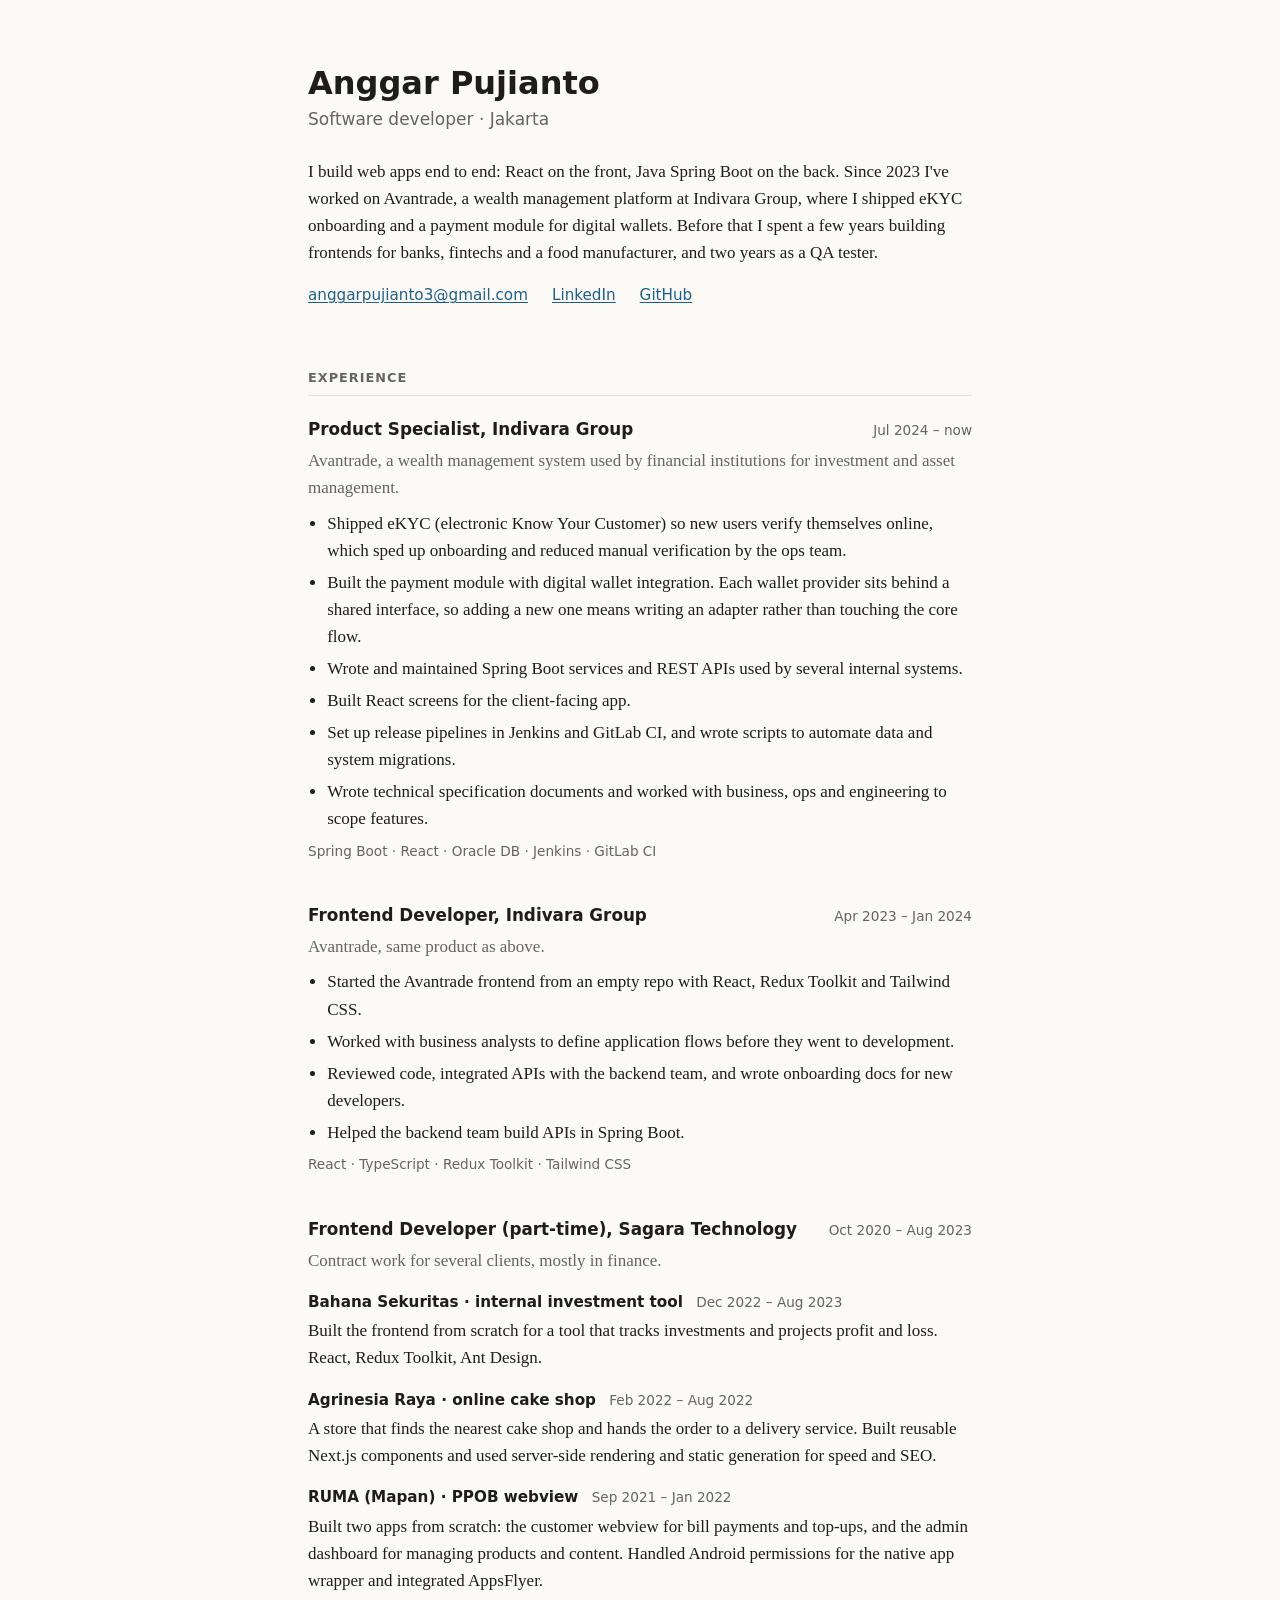
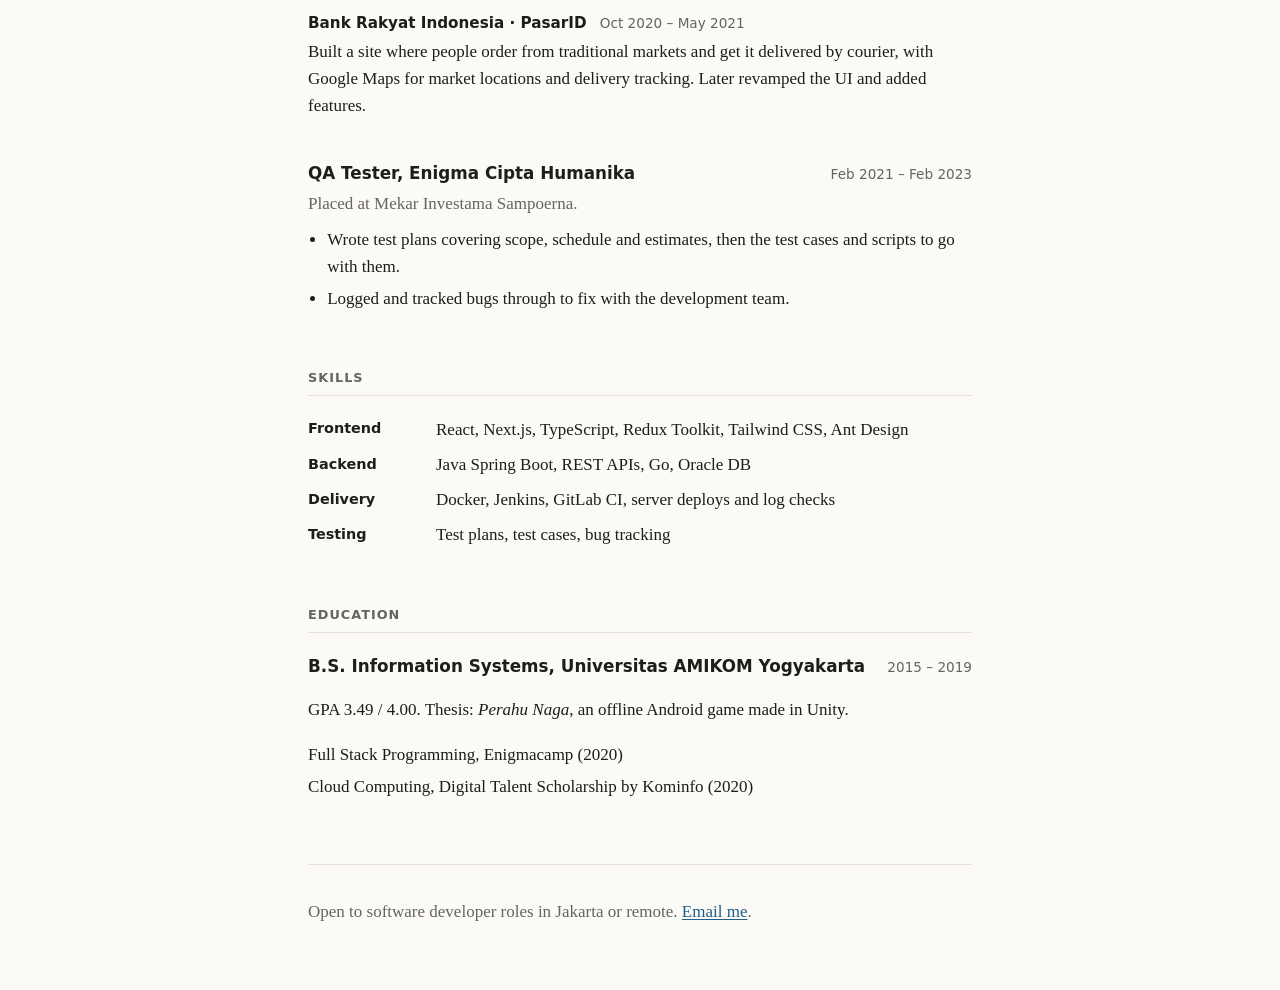
==== index.html @ b0351fcb "Add static portfolio page built from resume Single index.html plus one stylesheet, no build step, so" ====
<!doctype html>
<html lang="en">
<head>
  <meta charset="utf-8">
  <meta name="viewport" content="width=device-width, initial-scale=1">
  <title>Anggar Pujianto · Software Developer</title>
  <meta name="description" content="Anggar Pujianto, software developer in Jakarta. React and Spring Boot, mostly on wealth management and payment systems.">
  <link rel="stylesheet" href="assets/style.css">
</head>
<body>
  <header class="intro">
    <h1>Anggar Pujianto</h1>
    <p class="role">Software developer · Jakarta</p>
    <p>
      I build web apps end to end: React on the front, Java Spring Boot on the back.
      Since 2023 I've worked on Avantrade, a wealth management platform at Indivara Group,
      where I shipped eKYC onboarding and a payment module for digital wallets.
      Before that I spent a few years building frontends for banks, fintechs and a food
      manufacturer, and two years as a QA tester.
    </p>
    <ul class="links">
      <li><a href="mailto:anggarpujianto3@gmail.com">anggarpujianto3@gmail.com</a></li>
      <li><a href="https://www.linkedin.com/in/anggar-pujianto-511569275">LinkedIn</a></li>
      <li><a href="https://github.com/anggaaaaaaaaaaar">GitHub</a></li>
    </ul>
  </header>

  <main>
    <section aria-labelledby="exp">
      <h2 id="exp">Experience</h2>

      <article class="job">
        <div class="job-head">
          <h3>Product Specialist, Indivara Group</h3>
          <p class="when">Jul 2024 – now</p>
        </div>
        <p class="what">Avantrade, a wealth management system used by financial institutions for investment and asset management.</p>
        <ul>
          <li>Shipped eKYC (electronic Know Your Customer) so new users verify themselves online, which sped up onboarding and reduced manual verification by the ops team.</li>
          <li>Built the payment module with digital wallet integration. Each wallet provider sits behind a shared interface, so adding a new one means writing an adapter rather than touching the core flow.</li>
          <li>Wrote and maintained Spring Boot services and REST APIs used by several internal systems.</li>
          <li>Built React screens for the client-facing app.</li>
          <li>Set up release pipelines in Jenkins and GitLab CI, and wrote scripts to automate data and system migrations.</li>
          <li>Wrote technical specification documents and worked with business, ops and engineering to scope features.</li>
        </ul>
        <p class="stack">Spring Boot · React · Oracle DB · Jenkins · GitLab CI</p>
      </article>

      <article class="job">
        <div class="job-head">
          <h3>Frontend Developer, Indivara Group</h3>
          <p class="when">Apr 2023 – Jan 2024</p>
        </div>
        <p class="what">Avantrade, same product as above.</p>
        <ul>
          <li>Started the Avantrade frontend from an empty repo with React, Redux Toolkit and Tailwind CSS.</li>
          <li>Worked with business analysts to define application flows before they went to development.</li>
          <li>Reviewed code, integrated APIs with the backend team, and wrote onboarding docs for new developers.</li>
          <li>Helped the backend team build APIs in Spring Boot.</li>
        </ul>
        <p class="stack">React · TypeScript · Redux Toolkit · Tailwind CSS</p>
      </article>

      <article class="job">
        <div class="job-head">
          <h3>Frontend Developer (part-time), Sagara Technology</h3>
          <p class="when">Oct 2020 – Aug 2023</p>
        </div>
        <p class="what">Contract work for several clients, mostly in finance.</p>

        <div class="project">
          <h4>Bahana Sekuritas · internal investment tool <span class="when">Dec 2022 – Aug 2023</span></h4>
          <p>Built the frontend from scratch for a tool that tracks investments and projects profit and loss. React, Redux Toolkit, Ant Design.</p>
        </div>
        <div class="project">
          <h4>Agrinesia Raya · online cake shop <span class="when">Feb 2022 – Aug 2022</span></h4>
          <p>A store that finds the nearest cake shop and hands the order to a delivery service. Built reusable Next.js components and used server-side rendering and static generation for speed and SEO.</p>
        </div>
        <div class="project">
          <h4>RUMA (Mapan) · PPOB webview <span class="when">Sep 2021 – Jan 2022</span></h4>
          <p>Built two apps from scratch: the customer webview for bill payments and top-ups, and the admin dashboard for managing products and content. Handled Android permissions for the native app wrapper and integrated AppsFlyer.</p>
        </div>
        <div class="project">
          <h4>Bank Rakyat Indonesia · PasarID <span class="when">Oct 2020 – May 2021</span></h4>
          <p>Built a site where people order from traditional markets and get it delivered by courier, with Google Maps for market locations and delivery tracking. Later revamped the UI and added features.</p>
        </div>
      </article>

      <article class="job">
        <div class="job-head">
          <h3>QA Tester, Enigma Cipta Humanika</h3>
          <p class="when">Feb 2021 – Feb 2023</p>
        </div>
        <p class="what">Placed at Mekar Investama Sampoerna.</p>
        <ul>
          <li>Wrote test plans covering scope, schedule and estimates, then the test cases and scripts to go with them.</li>
          <li>Logged and tracked bugs through to fix with the development team.</li>
        </ul>
      </article>
    </section>

    <section aria-labelledby="skills">
      <h2 id="skills">Skills</h2>
      <dl class="skills">
        <dt>Frontend</dt><dd>React, Next.js, TypeScript, Redux Toolkit, Tailwind CSS, Ant Design</dd>
        <dt>Backend</dt><dd>Java Spring Boot, REST APIs, Go, Oracle DB</dd>
        <dt>Delivery</dt><dd>Docker, Jenkins, GitLab CI, server deploys and log checks</dd>
        <dt>Testing</dt><dd>Test plans, test cases, bug tracking</dd>
      </dl>
    </section>

    <section aria-labelledby="edu">
      <h2 id="edu">Education</h2>
      <div class="job-head">
        <h3>B.S. Information Systems, Universitas AMIKOM Yogyakarta</h3>
        <p class="when">2015 – 2019</p>
      </div>
      <p>GPA 3.49 / 4.00. Thesis: <i>Perahu Naga</i>, an offline Android game made in Unity.</p>
      <ul class="plain">
        <li>Full Stack Programming, Enigmacamp (2020)</li>
        <li>Cloud Computing, Digital Talent Scholarship by Kominfo (2020)</li>
      </ul>
    </section>
  </main>

  <footer>
    <p>Open to software developer roles in Jakarta or remote. <a href="mailto:anggarpujianto3@gmail.com">Email me</a>.</p>
  </footer>
</body>
</html>
---- assets/style.css ----
:root {
  --bg: #fbfaf7;
  --text: #1d1d1b;
  --muted: #66645e;
  --line: #e4e1d9;
  --link: #1f5f8b;
  color-scheme: light dark;
}

@media (prefers-color-scheme: dark) {
  :root {
    --bg: #161615;
    --text: #e8e6e1;
    --muted: #9b988f;
    --line: #2f2e2b;
    --link: #8cc3e8;
  }
}

* { box-sizing: border-box; }

body {
  margin: 0 auto;
  max-width: 44rem;
  padding: 4rem 1.25rem 3rem;
  background: var(--bg);
  color: var(--text);
  font: 17px/1.6 Charter, "Bitstream Charter", "Iowan Old Style", Georgia, serif;
}

h1, h2, h3, h4, .role, .when, .stack, .links, dt {
  font-family: system-ui, -apple-system, "Segoe UI", Roboto, sans-serif;
}

h1 { font-size: 2rem; margin: 0; line-height: 1.2; }
h2 {
  font-size: .8rem;
  text-transform: uppercase;
  letter-spacing: .08em;
  color: var(--muted);
  margin: 3.5rem 0 1.25rem;
  padding-bottom: .4rem;
  border-bottom: 1px solid var(--line);
}
h3 { font-size: 1.05rem; margin: 0; }
h4 { font-size: .95rem; margin: 0 0 .2rem; }

a { color: var(--link); text-underline-offset: 2px; }

.role { color: var(--muted); margin: .25rem 0 1.5rem; }

.links {
  list-style: none;
  padding: 0;
  display: flex;
  flex-wrap: wrap;
  gap: .5rem 1.5rem;
  font-size: .95rem;
}

.job { margin-bottom: 2.5rem; }
.job-head {
  display: flex;
  justify-content: space-between;
  align-items: baseline;
  gap: 1rem;
  flex-wrap: wrap;
}
.when { color: var(--muted); font-size: .85rem; font-weight: normal; margin: 0; white-space: nowrap; }
h4 .when { margin-left: .5rem; }
.what { color: var(--muted); margin: .25rem 0 .5rem; }

ul { padding-left: 1.2rem; margin: .5rem 0; }
li { margin-bottom: .3rem; }
ul.plain { list-style: none; padding: 0; }

.stack { font-size: .85rem; color: var(--muted); margin: .5rem 0 0; }

.project { margin: 1rem 0 0; }
.project p { margin: 0; }

.skills {
  display: grid;
  grid-template-columns: 7rem 1fr;
  gap: .5rem 1rem;
  margin: 0;
}
.skills dt { font-size: .9rem; font-weight: 600; padding-top: .1rem; }
.skills dd { margin: 0; }

footer {
  margin-top: 4rem;
  padding-top: 1rem;
  border-top: 1px solid var(--line);
  color: var(--muted);
}

@media (max-width: 30rem) {
  body { padding-top: 2.5rem; font-size: 16px; }
  .skills { grid-template-columns: 1fr; gap: 0; }
  .skills dd { margin-bottom: .75rem; }
}

@media print {
  body { padding: 0; max-width: none; }
  a { color: inherit; }
}
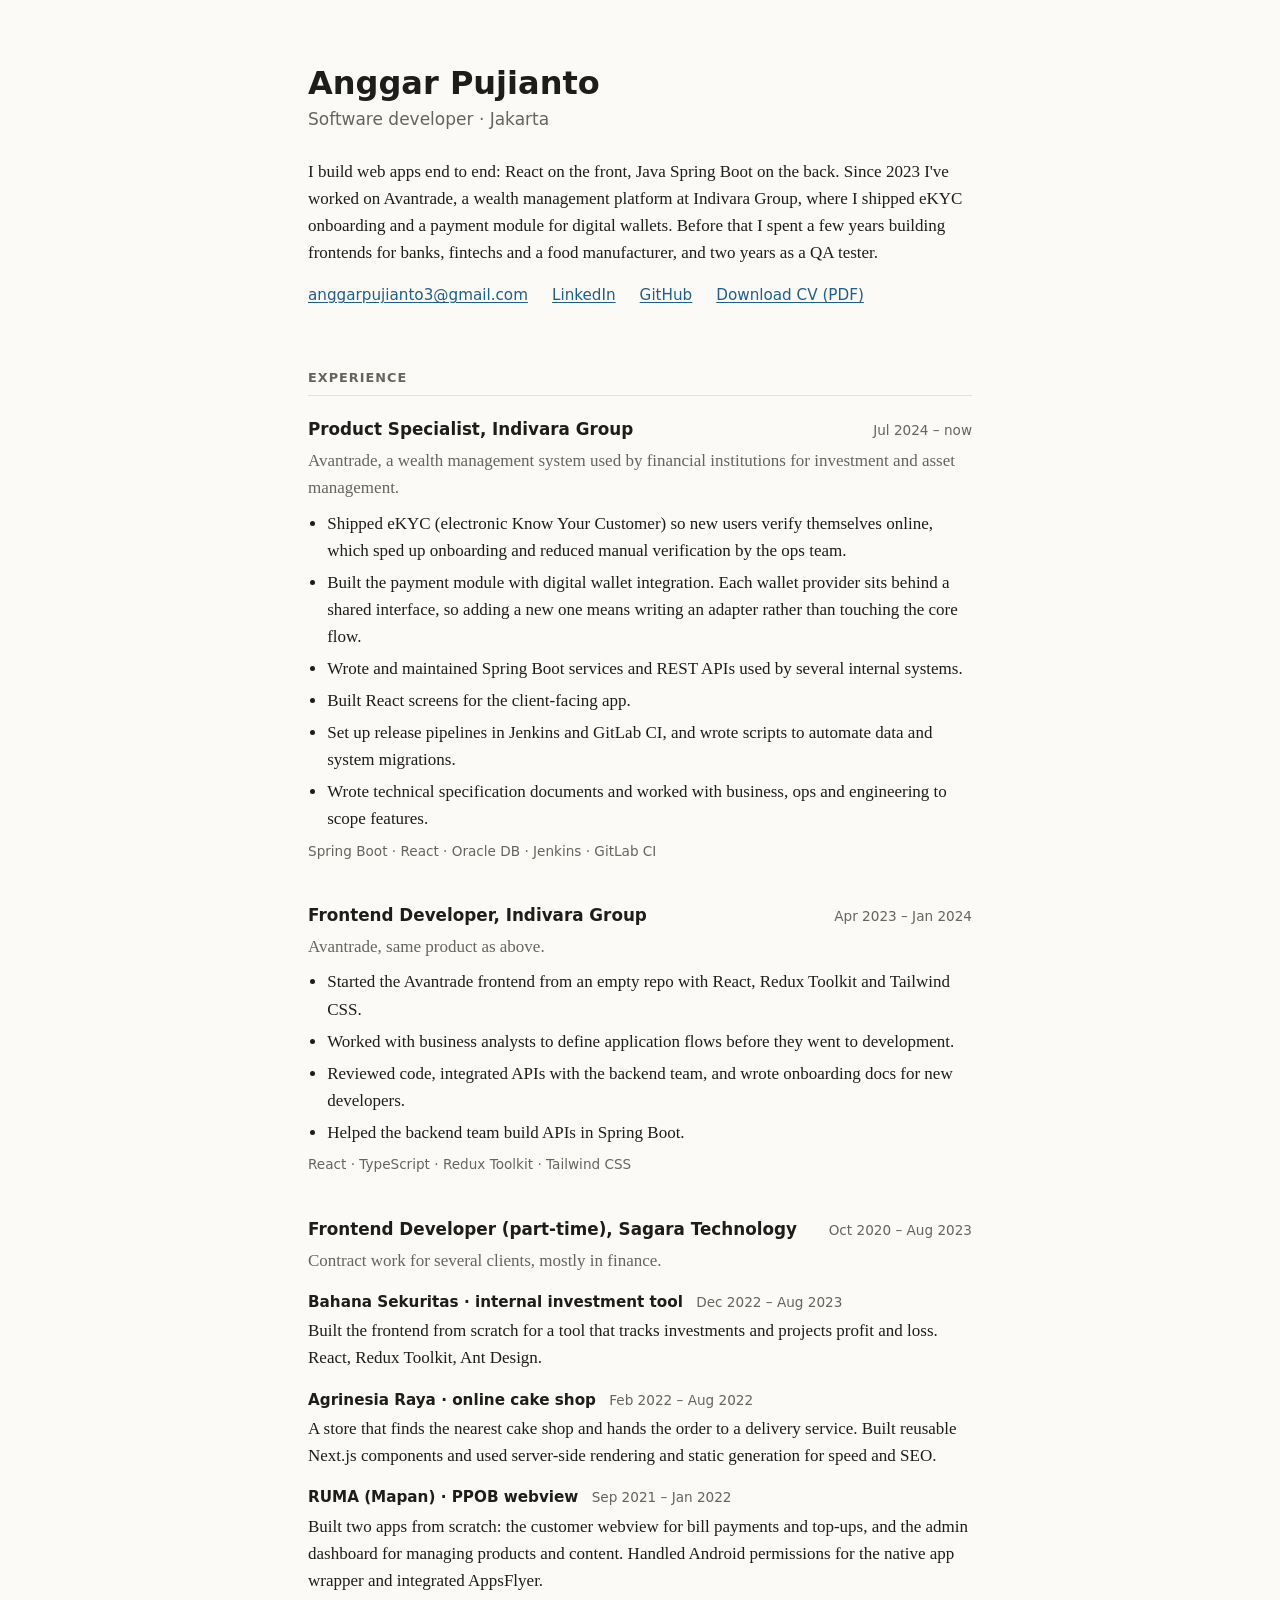
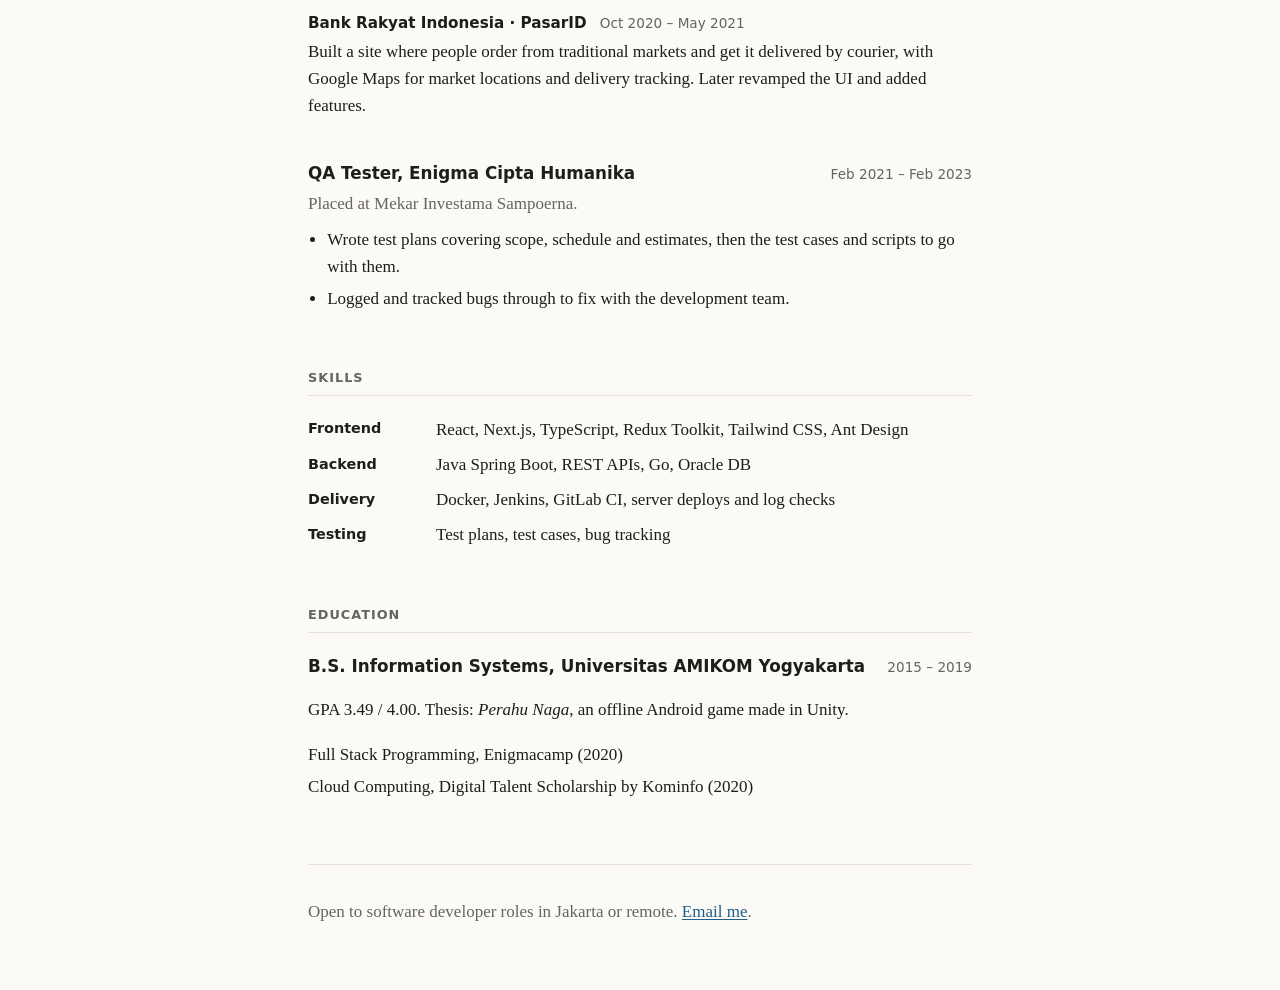
==== commit dff3a56b: "Add CV download, link preview and favicon The CV PDF is printed from index.html, so it carries the s" ====
--- a/index.html
+++ b/index.html
@@ -5,6 +5,16 @@
   <meta name="viewport" content="width=device-width, initial-scale=1">
   <title>Anggar Pujianto · Software Developer</title>
   <meta name="description" content="Anggar Pujianto, software developer in Jakarta. React and Spring Boot, mostly on wealth management and payment systems.">
+  <link rel="canonical" href="https://anggaaaaaaaaaaar.github.io/portfolio/">
+  <link rel="icon" href="assets/favicon.svg" type="image/svg+xml">
+  <meta property="og:type" content="website">
+  <meta property="og:title" content="Anggar Pujianto · Software Developer">
+  <meta property="og:description" content="Software developer in Jakarta. React and Spring Boot, mostly on wealth management and payment systems.">
+  <meta property="og:url" content="https://anggaaaaaaaaaaar.github.io/portfolio/">
+  <meta property="og:image" content="https://anggaaaaaaaaaaar.github.io/portfolio/assets/og.png">
+  <meta property="og:image:width" content="1200">
+  <meta property="og:image:height" content="630">
+  <meta name="twitter:card" content="summary_large_image">
   <link rel="stylesheet" href="assets/style.css">
 </head>
 <body>
@@ -20,8 +30,9 @@
     </p>
     <ul class="links">
       <li><a href="mailto:anggarpujianto3@gmail.com">anggarpujianto3@gmail.com</a></li>
-      <li><a href="https://www.linkedin.com/in/anggar-pujianto-511569275">LinkedIn</a></li>
-      <li><a href="https://github.com/anggaaaaaaaaaaar">GitHub</a></li>
+      <li><a href="https://www.linkedin.com/in/anggar-pujianto-511569275" data-print="linkedin.com/in/anggar-pujianto-511569275">LinkedIn</a></li>
+      <li><a href="https://github.com/anggaaaaaaaaaaar" data-print="github.com/anggaaaaaaaaaaar">GitHub</a></li>
+      <li class="cv"><a href="assets/Anggar-Pujianto-CV.pdf" download>Download CV (PDF)</a></li>
     </ul>
   </header>
 
--- a/assets/style.css
+++ b/assets/style.css
@@ -102,6 +102,13 @@
 }
 
 @media print {
-  body { padding: 0; max-width: none; }
-  a { color: inherit; }
+  body { padding: 0; max-width: none; font-size: 10.5pt; background: none; }
+  a { color: inherit; text-decoration: none; }
+  a[data-print] { font-size: 0; }
+  a[data-print]::after { content: attr(data-print); font-size: 10pt; }
+  .role { margin-bottom: 1rem; }
+  h2 { margin: 1.75rem 0 .75rem; }
+  .job { margin-bottom: 1.5rem; break-inside: avoid-page; }
+  .project { break-inside: avoid; }
+  .cv, footer { display: none; }
 }
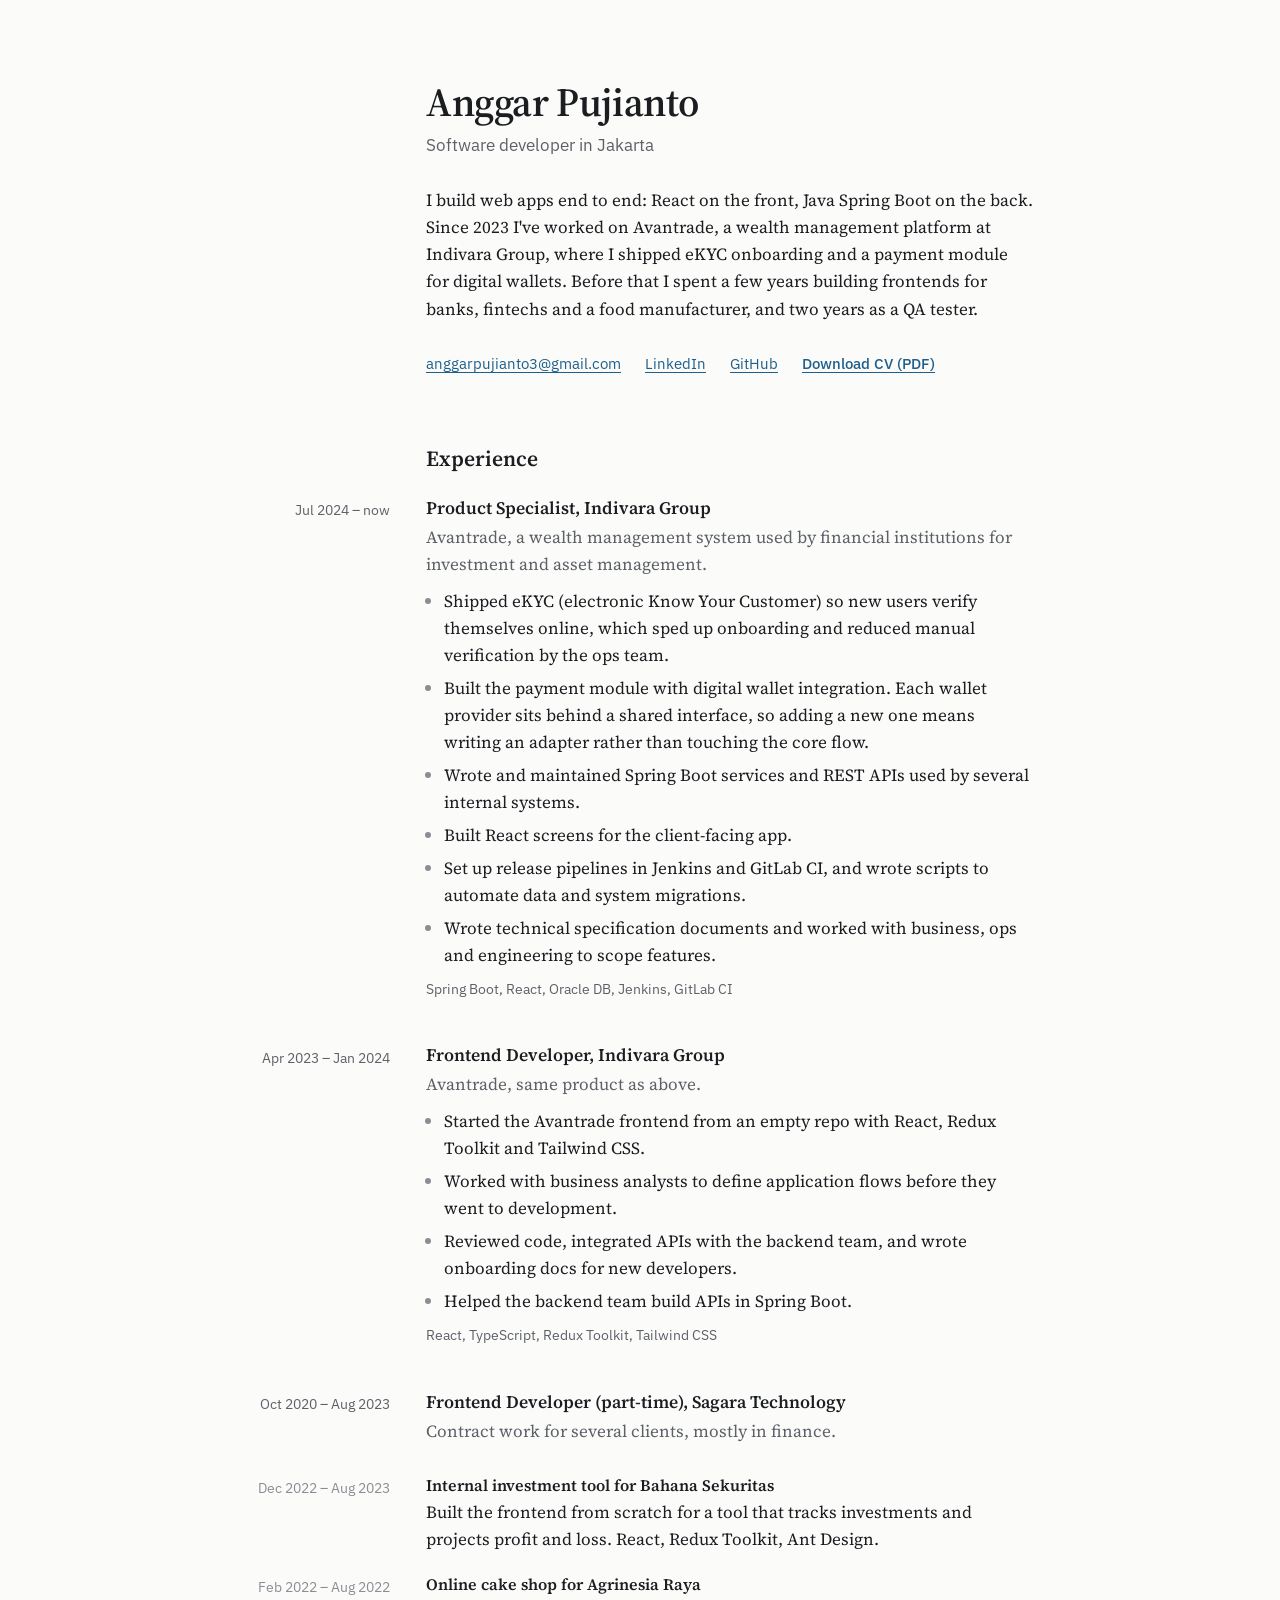
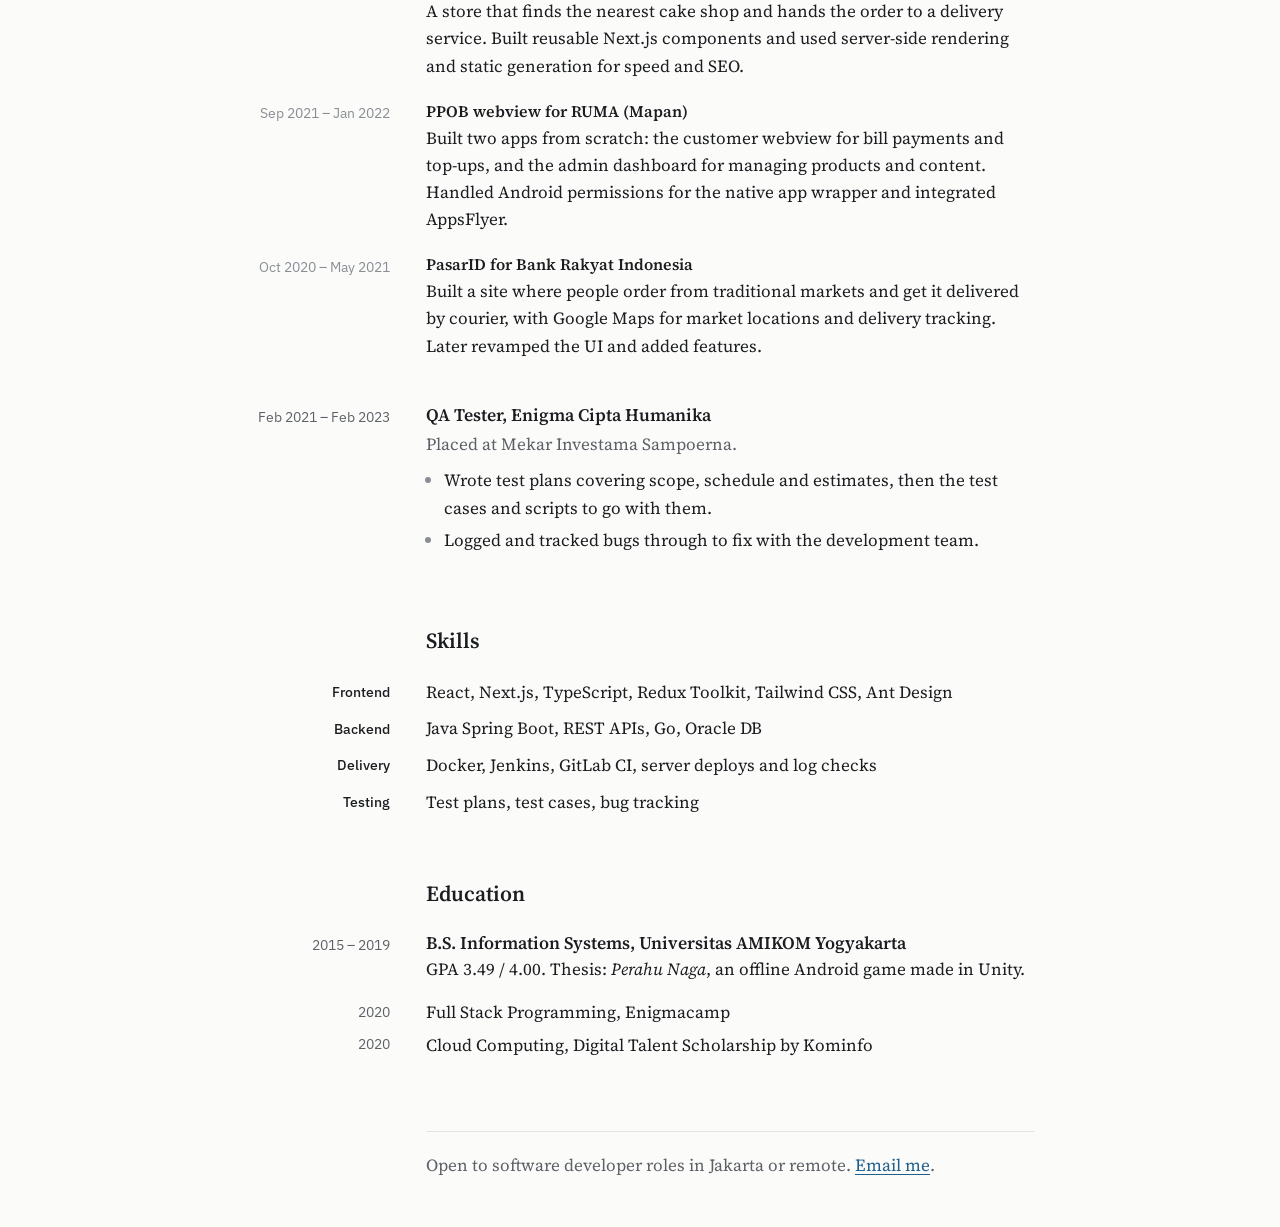
==== commit e1a665a5: "Tidy up the page layout Dates and skill labels now sit in a left column so the timeline scans at a g" ====
--- a/index.html
+++ b/index.html
@@ -15,12 +15,15 @@
   <meta property="og:image:width" content="1200">
   <meta property="og:image:height" content="630">
   <meta name="twitter:card" content="summary_large_image">
+  <link rel="preconnect" href="https://fonts.googleapis.com">
+  <link rel="preconnect" href="https://fonts.gstatic.com" crossorigin>
+  <link rel="stylesheet" href="https://fonts.googleapis.com/css2?family=IBM+Plex+Sans:wght@400;500;600&family=Source+Serif+4:ital,opsz,wght@0,8..60,400;0,8..60,600;1,8..60,400&display=swap">
   <link rel="stylesheet" href="assets/style.css">
 </head>
 <body>
   <header class="intro">
     <h1>Anggar Pujianto</h1>
-    <p class="role">Software developer · Jakarta</p>
+    <p class="role">Software developer in Jakarta</p>
     <p>
       I build web apps end to end: React on the front, Java Spring Boot on the back.
       Since 2023 I've worked on Avantrade, a wealth management platform at Indivara Group,
@@ -40,97 +43,117 @@
     <section aria-labelledby="exp">
       <h2 id="exp">Experience</h2>
 
-      <article class="job">
-        <div class="job-head">
+      <article class="row job">
+        <p class="when">Jul 2024 – now</p>
+        <div>
           <h3>Product Specialist, Indivara Group</h3>
-          <p class="when">Jul 2024 – now</p>
+          <p class="what">Avantrade, a wealth management system used by financial institutions for investment and asset management.</p>
+          <ul>
+            <li>Shipped eKYC (electronic Know Your Customer) so new users verify themselves online, which sped up onboarding and reduced manual verification by the ops team.</li>
+            <li>Built the payment module with digital wallet integration. Each wallet provider sits behind a shared interface, so adding a new one means writing an adapter rather than touching the core flow.</li>
+            <li>Wrote and maintained Spring Boot services and REST APIs used by several internal systems.</li>
+            <li>Built React screens for the client-facing app.</li>
+            <li>Set up release pipelines in Jenkins and GitLab CI, and wrote scripts to automate data and system migrations.</li>
+            <li>Wrote technical specification documents and worked with business, ops and engineering to scope features.</li>
+          </ul>
+          <p class="stack">Spring Boot, React, Oracle DB, Jenkins, GitLab CI</p>
         </div>
-        <p class="what">Avantrade, a wealth management system used by financial institutions for investment and asset management.</p>
-        <ul>
-          <li>Shipped eKYC (electronic Know Your Customer) so new users verify themselves online, which sped up onboarding and reduced manual verification by the ops team.</li>
-          <li>Built the payment module with digital wallet integration. Each wallet provider sits behind a shared interface, so adding a new one means writing an adapter rather than touching the core flow.</li>
-          <li>Wrote and maintained Spring Boot services and REST APIs used by several internal systems.</li>
-          <li>Built React screens for the client-facing app.</li>
-          <li>Set up release pipelines in Jenkins and GitLab CI, and wrote scripts to automate data and system migrations.</li>
-          <li>Wrote technical specification documents and worked with business, ops and engineering to scope features.</li>
-        </ul>
-        <p class="stack">Spring Boot · React · Oracle DB · Jenkins · GitLab CI</p>
       </article>
 
-      <article class="job">
-        <div class="job-head">
+      <article class="row job">
+        <p class="when">Apr 2023 – Jan 2024</p>
+        <div>
           <h3>Frontend Developer, Indivara Group</h3>
-          <p class="when">Apr 2023 – Jan 2024</p>
-        </div>
-        <p class="what">Avantrade, same product as above.</p>
-        <ul>
-          <li>Started the Avantrade frontend from an empty repo with React, Redux Toolkit and Tailwind CSS.</li>
-          <li>Worked with business analysts to define application flows before they went to development.</li>
-          <li>Reviewed code, integrated APIs with the backend team, and wrote onboarding docs for new developers.</li>
-          <li>Helped the backend team build APIs in Spring Boot.</li>
-        </ul>
-        <p class="stack">React · TypeScript · Redux Toolkit · Tailwind CSS</p>
-      </article>
-
-      <article class="job">
-        <div class="job-head">
-          <h3>Frontend Developer (part-time), Sagara Technology</h3>
-          <p class="when">Oct 2020 – Aug 2023</p>
-        </div>
-        <p class="what">Contract work for several clients, mostly in finance.</p>
-
-        <div class="project">
-          <h4>Bahana Sekuritas · internal investment tool <span class="when">Dec 2022 – Aug 2023</span></h4>
-          <p>Built the frontend from scratch for a tool that tracks investments and projects profit and loss. React, Redux Toolkit, Ant Design.</p>
-        </div>
-        <div class="project">
-          <h4>Agrinesia Raya · online cake shop <span class="when">Feb 2022 – Aug 2022</span></h4>
-          <p>A store that finds the nearest cake shop and hands the order to a delivery service. Built reusable Next.js components and used server-side rendering and static generation for speed and SEO.</p>
-        </div>
-        <div class="project">
-          <h4>RUMA (Mapan) · PPOB webview <span class="when">Sep 2021 – Jan 2022</span></h4>
-          <p>Built two apps from scratch: the customer webview for bill payments and top-ups, and the admin dashboard for managing products and content. Handled Android permissions for the native app wrapper and integrated AppsFlyer.</p>
-        </div>
-        <div class="project">
-          <h4>Bank Rakyat Indonesia · PasarID <span class="when">Oct 2020 – May 2021</span></h4>
-          <p>Built a site where people order from traditional markets and get it delivered by courier, with Google Maps for market locations and delivery tracking. Later revamped the UI and added features.</p>
+          <p class="what">Avantrade, same product as above.</p>
+          <ul>
+            <li>Started the Avantrade frontend from an empty repo with React, Redux Toolkit and Tailwind CSS.</li>
+            <li>Worked with business analysts to define application flows before they went to development.</li>
+            <li>Reviewed code, integrated APIs with the backend team, and wrote onboarding docs for new developers.</li>
+            <li>Helped the backend team build APIs in Spring Boot.</li>
+          </ul>
+          <p class="stack">React, TypeScript, Redux Toolkit, Tailwind CSS</p>
         </div>
       </article>
 
       <article class="job">
-        <div class="job-head">
+        <div class="row">
+          <p class="when">Oct 2020 – Aug 2023</p>
+          <div>
+            <h3>Frontend Developer (part-time), Sagara Technology</h3>
+            <p class="what">Contract work for several clients, mostly in finance.</p>
+          </div>
+        </div>
+
+        <div class="row project">
+          <p class="when">Dec 2022 – Aug 2023</p>
+          <div>
+            <h4>Internal investment tool for Bahana Sekuritas</h4>
+            <p>Built the frontend from scratch for a tool that tracks investments and projects profit and loss. React, Redux Toolkit, Ant Design.</p>
+          </div>
+        </div>
+        <div class="row project">
+          <p class="when">Feb 2022 – Aug 2022</p>
+          <div>
+            <h4>Online cake shop for Agrinesia Raya</h4>
+            <p>A store that finds the nearest cake shop and hands the order to a delivery service. Built reusable Next.js components and used server-side rendering and static generation for speed and SEO.</p>
+          </div>
+        </div>
+        <div class="row project">
+          <p class="when">Sep 2021 – Jan 2022</p>
+          <div>
+            <h4>PPOB webview for RUMA (Mapan)</h4>
+            <p>Built two apps from scratch: the customer webview for bill payments and top-ups, and the admin dashboard for managing products and content. Handled Android permissions for the native app wrapper and integrated AppsFlyer.</p>
+          </div>
+        </div>
+        <div class="row project">
+          <p class="when">Oct 2020 – May 2021</p>
+          <div>
+            <h4>PasarID for Bank Rakyat Indonesia</h4>
+            <p>Built a site where people order from traditional markets and get it delivered by courier, with Google Maps for market locations and delivery tracking. Later revamped the UI and added features.</p>
+          </div>
+        </div>
+      </article>
+
+      <article class="row job">
+        <p class="when">Feb 2021 – Feb 2023</p>
+        <div>
           <h3>QA Tester, Enigma Cipta Humanika</h3>
-          <p class="when">Feb 2021 – Feb 2023</p>
+          <p class="what">Placed at Mekar Investama Sampoerna.</p>
+          <ul>
+            <li>Wrote test plans covering scope, schedule and estimates, then the test cases and scripts to go with them.</li>
+            <li>Logged and tracked bugs through to fix with the development team.</li>
+          </ul>
         </div>
-        <p class="what">Placed at Mekar Investama Sampoerna.</p>
-        <ul>
-          <li>Wrote test plans covering scope, schedule and estimates, then the test cases and scripts to go with them.</li>
-          <li>Logged and tracked bugs through to fix with the development team.</li>
-        </ul>
       </article>
     </section>
 
     <section aria-labelledby="skills">
       <h2 id="skills">Skills</h2>
       <dl class="skills">
-        <dt>Frontend</dt><dd>React, Next.js, TypeScript, Redux Toolkit, Tailwind CSS, Ant Design</dd>
-        <dt>Backend</dt><dd>Java Spring Boot, REST APIs, Go, Oracle DB</dd>
-        <dt>Delivery</dt><dd>Docker, Jenkins, GitLab CI, server deploys and log checks</dd>
-        <dt>Testing</dt><dd>Test plans, test cases, bug tracking</dd>
+        <div class="row"><dt>Frontend</dt><dd>React, Next.js, TypeScript, Redux Toolkit, Tailwind CSS, Ant Design</dd></div>
+        <div class="row"><dt>Backend</dt><dd>Java Spring Boot, REST APIs, Go, Oracle DB</dd></div>
+        <div class="row"><dt>Delivery</dt><dd>Docker, Jenkins, GitLab CI, server deploys and log checks</dd></div>
+        <div class="row"><dt>Testing</dt><dd>Test plans, test cases, bug tracking</dd></div>
       </dl>
     </section>
 
     <section aria-labelledby="edu">
       <h2 id="edu">Education</h2>
-      <div class="job-head">
-        <h3>B.S. Information Systems, Universitas AMIKOM Yogyakarta</h3>
+      <div class="row degree">
         <p class="when">2015 – 2019</p>
+        <div>
+          <h3>B.S. Information Systems, Universitas AMIKOM Yogyakarta</h3>
+          <p>GPA 3.49 / 4.00. Thesis: <i>Perahu Naga</i>, an offline Android game made in Unity.</p>
+        </div>
       </div>
-      <p>GPA 3.49 / 4.00. Thesis: <i>Perahu Naga</i>, an offline Android game made in Unity.</p>
-      <ul class="plain">
-        <li>Full Stack Programming, Enigmacamp (2020)</li>
-        <li>Cloud Computing, Digital Talent Scholarship by Kominfo (2020)</li>
-      </ul>
+      <div class="row course">
+        <p class="when">2020</p>
+        <p>Full Stack Programming, Enigmacamp</p>
+      </div>
+      <div class="row course">
+        <p class="when">2020</p>
+        <p>Cloud Computing, Digital Talent Scholarship by Kominfo</p>
+      </div>
     </section>
   </main>
 
--- a/assets/style.css
+++ b/assets/style.css
@@ -1,18 +1,24 @@
 :root {
-  --bg: #fbfaf7;
-  --text: #1d1d1b;
-  --muted: #66645e;
-  --line: #e4e1d9;
+  --bg: #fbfbfa;
+  --text: #1b1d20;
+  --muted: #5d6167;
+  --faint: #8a8e94;
+  --line: #e2e3e5;
   --link: #1f5f8b;
+  --rail: 9rem;
+  --gap: 2.25rem;
+  --serif: "Source Serif 4", Charter, "Iowan Old Style", Georgia, serif;
+  --sans: "IBM Plex Sans", system-ui, -apple-system, "Segoe UI", Roboto, sans-serif;
   color-scheme: light dark;
 }
 
 @media (prefers-color-scheme: dark) {
   :root {
-    --bg: #161615;
-    --text: #e8e6e1;
-    --muted: #9b988f;
-    --line: #2f2e2b;
+    --bg: #141517;
+    --text: #e4e5e7;
+    --muted: #a2a6ac;
+    --faint: #767a80;
+    --line: #2b2d31;
     --link: #8cc3e8;
   }
 }
@@ -21,93 +27,110 @@
 
 body {
   margin: 0 auto;
-  max-width: 44rem;
-  padding: 4rem 1.25rem 3rem;
+  max-width: calc(var(--rail) + var(--gap) + 38rem + 2.5rem);
+  padding: 5rem 1.25rem 3rem;
   background: var(--bg);
   color: var(--text);
-  font: 17px/1.6 Charter, "Bitstream Charter", "Iowan Old Style", Georgia, serif;
+  font: 17px/1.6 var(--serif);
+  font-optical-sizing: auto;
+  -webkit-text-size-adjust: 100%;
 }
 
-h1, h2, h3, h4, .role, .when, .stack, .links, dt {
-  font-family: system-ui, -apple-system, "Segoe UI", Roboto, sans-serif;
-}
+h1, h2, h3, h4 { font-family: var(--serif); font-weight: 600; }
+.role, .when, .stack, .links, dt { font-family: var(--sans); }
 
-h1 { font-size: 2rem; margin: 0; line-height: 1.2; }
-h2 {
-  font-size: .8rem;
-  text-transform: uppercase;
-  letter-spacing: .08em;
-  color: var(--muted);
-  margin: 3.5rem 0 1.25rem;
-  padding-bottom: .4rem;
-  border-bottom: 1px solid var(--line);
-}
-h3 { font-size: 1.05rem; margin: 0; }
-h4 { font-size: .95rem; margin: 0 0 .2rem; }
+h1 { font-size: 2.5rem; line-height: 1.1; letter-spacing: -.01em; margin: 0; }
+h2 { font-size: 1.35rem; line-height: 1.3; margin: 4rem 0 1.5rem; }
+h3 { font-size: 1.1rem; line-height: 1.35; margin: 0; }
+h4 { font-size: 1rem; line-height: 1.4; margin: 0 0 .15rem; }
 
-a { color: var(--link); text-underline-offset: 2px; }
+p { margin: 0; }
 
-.role { color: var(--muted); margin: .25rem 0 1.5rem; }
+a { color: var(--link); text-decoration-thickness: 1px; text-underline-offset: 3px; }
+a:hover { text-decoration-thickness: 2px; }
+a:focus-visible { outline: 2px solid var(--link); outline-offset: 3px; border-radius: 2px; }
+
+.intro > p:not(.role) { max-width: 38rem; }
+.role { color: var(--muted); font-size: 1.05rem; margin: .5rem 0 1.75rem; }
 
 .links {
   list-style: none;
   padding: 0;
+  margin: 1.75rem 0 0;
   display: flex;
   flex-wrap: wrap;
   gap: .5rem 1.5rem;
   font-size: .95rem;
 }
+.links .cv a { font-weight: 500; }
 
-.job { margin-bottom: 2.5rem; }
-.job-head {
-  display: flex;
-  justify-content: space-between;
-  align-items: baseline;
-  gap: 1rem;
-  flex-wrap: wrap;
+/* Each entry: date (or label) on the left rail, content on the right. */
+.row {
+  display: grid;
+  grid-template-columns: var(--rail) minmax(0, 1fr);
+  column-gap: var(--gap);
 }
-.when { color: var(--muted); font-size: .85rem; font-weight: normal; margin: 0; white-space: nowrap; }
-h4 .when { margin-left: .5rem; }
-.what { color: var(--muted); margin: .25rem 0 .5rem; }
+.when, dt {
+  margin: 0;
+  padding-top: .2rem;
+  text-align: right;
+  font-size: .85rem;
+  line-height: 1.5;
+  color: var(--muted);
+  font-variant-numeric: tabular-nums;
+  white-space: nowrap;
+}
 
-ul { padding-left: 1.2rem; margin: .5rem 0; }
-li { margin-bottom: .3rem; }
-ul.plain { list-style: none; padding: 0; }
+.job { margin-bottom: 2.75rem; }
+.what { color: var(--muted); margin: .2rem 0 .6rem; }
 
-.stack { font-size: .85rem; color: var(--muted); margin: .5rem 0 0; }
+ul { padding-left: 1.15rem; margin: .5rem 0; }
+li { margin-bottom: .35rem; }
+li::marker { color: var(--faint); }
 
-.project { margin: 1rem 0 0; }
-.project p { margin: 0; }
+.stack { font-size: .85rem; color: var(--muted); margin-top: .6rem; }
 
-.skills {
-  display: grid;
-  grid-template-columns: 7rem 1fr;
-  gap: .5rem 1rem;
-  margin: 0;
-}
-.skills dt { font-size: .9rem; font-weight: 600; padding-top: .1rem; }
-.skills dd { margin: 0; }
+.project { margin-top: 1.25rem; }
+.project .when { color: var(--faint); }
+
+.skills { margin: 0; }
+.skills .row + .row { margin-top: .6rem; }
+dt { color: var(--text); font-weight: 500; }
+dd { margin: 0; }
+
+.degree { margin-bottom: 1rem; }
+.course { margin-top: .35rem; }
+.course .when { padding-top: .15rem; }
 
 footer {
-  margin-top: 4rem;
-  padding-top: 1rem;
+  margin-top: 4.5rem;
+  padding-top: 1.25rem;
   border-top: 1px solid var(--line);
   color: var(--muted);
 }
 
-@media (max-width: 30rem) {
-  body { padding-top: 2.5rem; font-size: 16px; }
-  .skills { grid-template-columns: 1fr; gap: 0; }
-  .skills dd { margin-bottom: .75rem; }
+/* Desktop and print: line headings and intro up with the content column. */
+@media (min-width: 48rem), print {
+  .intro, h2, footer { margin-left: calc(var(--rail) + var(--gap)); }
+}
+
+@media screen and (max-width: 47.99rem) {
+  body { padding-top: 3rem; font-size: 16px; }
+  h1 { font-size: 2rem; }
+  h2 { margin-top: 3.25rem; }
+  .row { grid-template-columns: 1fr; }
+  .when, dt { text-align: left; padding-top: 0; margin-bottom: .1rem; }
+  .job { margin-bottom: 2.25rem; }
+  .course { margin-top: .75rem; }
 }
 
 @media print {
-  body { padding: 0; max-width: none; font-size: 10.5pt; background: none; }
+  :root { --rail: 8.5rem; --gap: 1.5rem; }
+  body { padding: 0; max-width: none; font-size: 10.5pt; background: none; color: #000; }
   a { color: inherit; text-decoration: none; }
   a[data-print] { font-size: 0; }
   a[data-print]::after { content: attr(data-print); font-size: 10pt; }
-  .role { margin-bottom: 1rem; }
-  h2 { margin: 1.75rem 0 .75rem; }
+  h2 { margin-top: 1.75rem; margin-bottom: .75rem; }
   .job { margin-bottom: 1.5rem; break-inside: avoid-page; }
   .project { break-inside: avoid; }
   .cv, footer { display: none; }
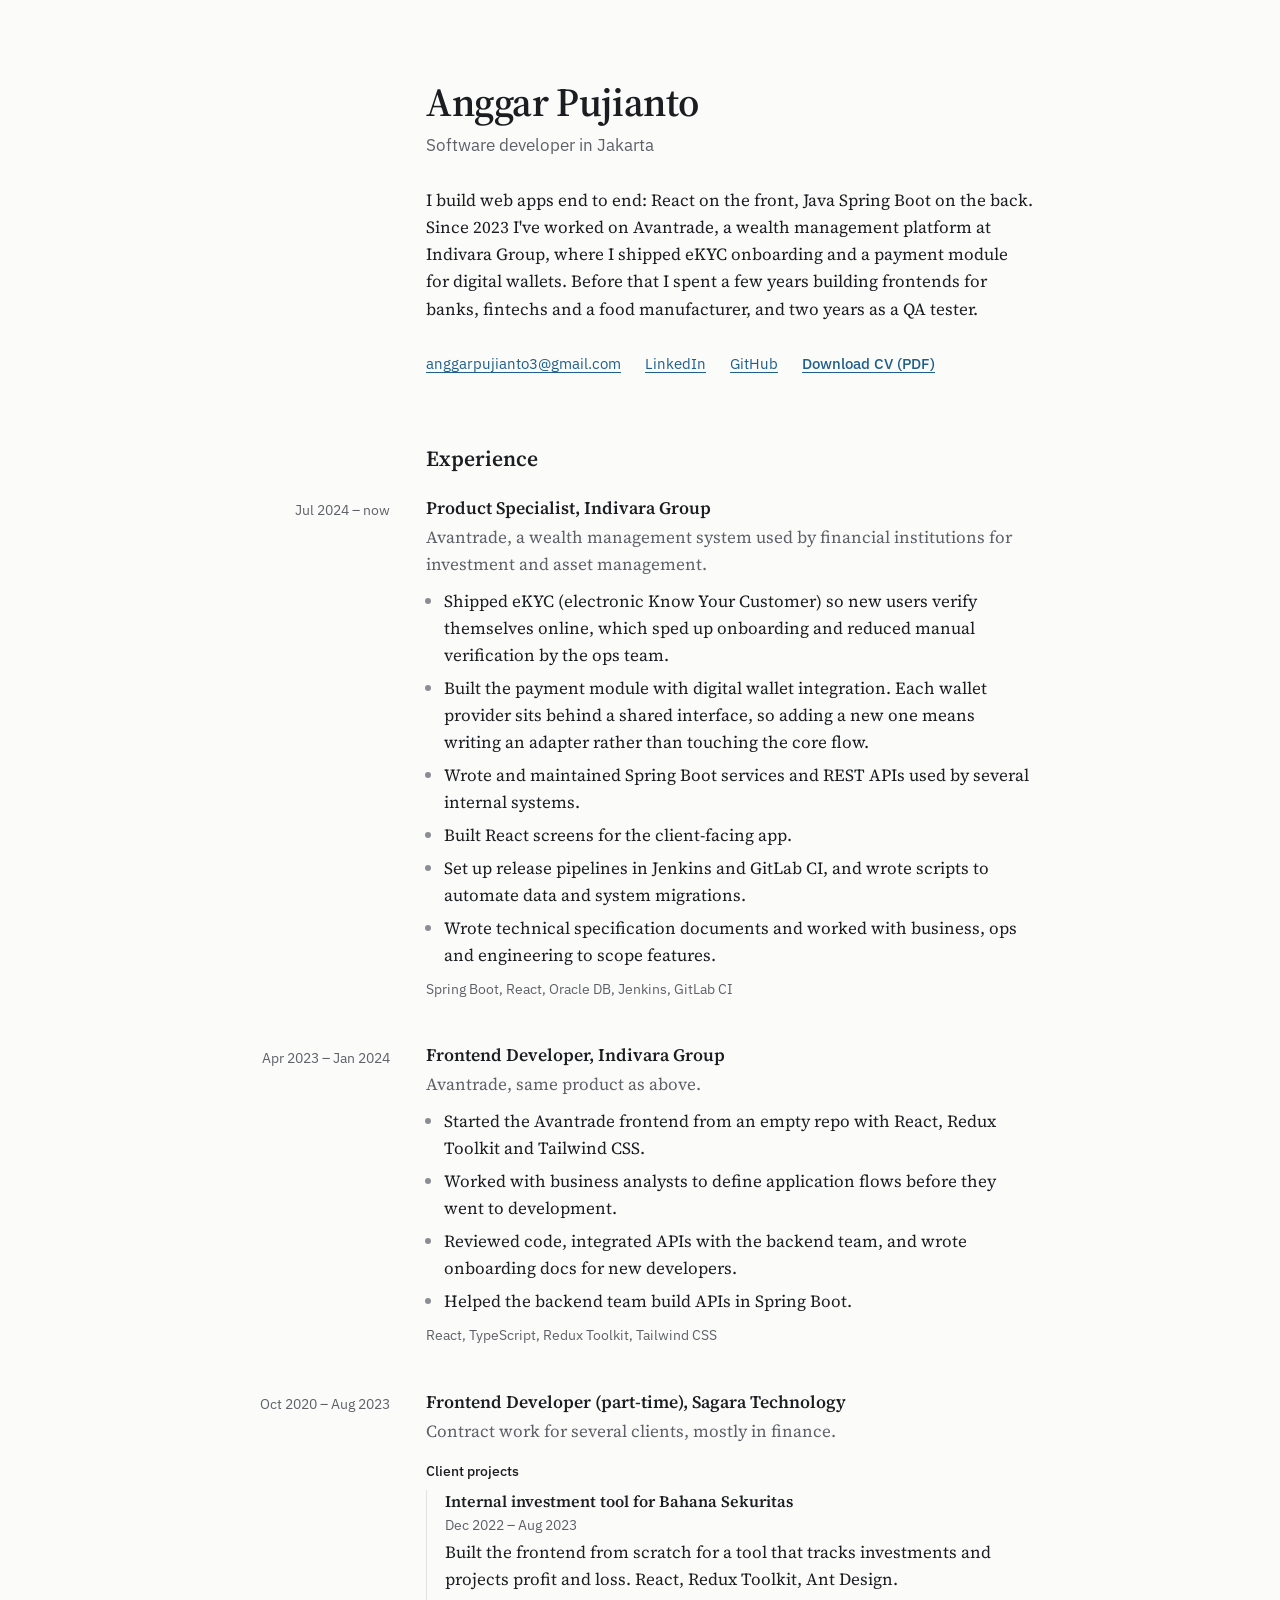
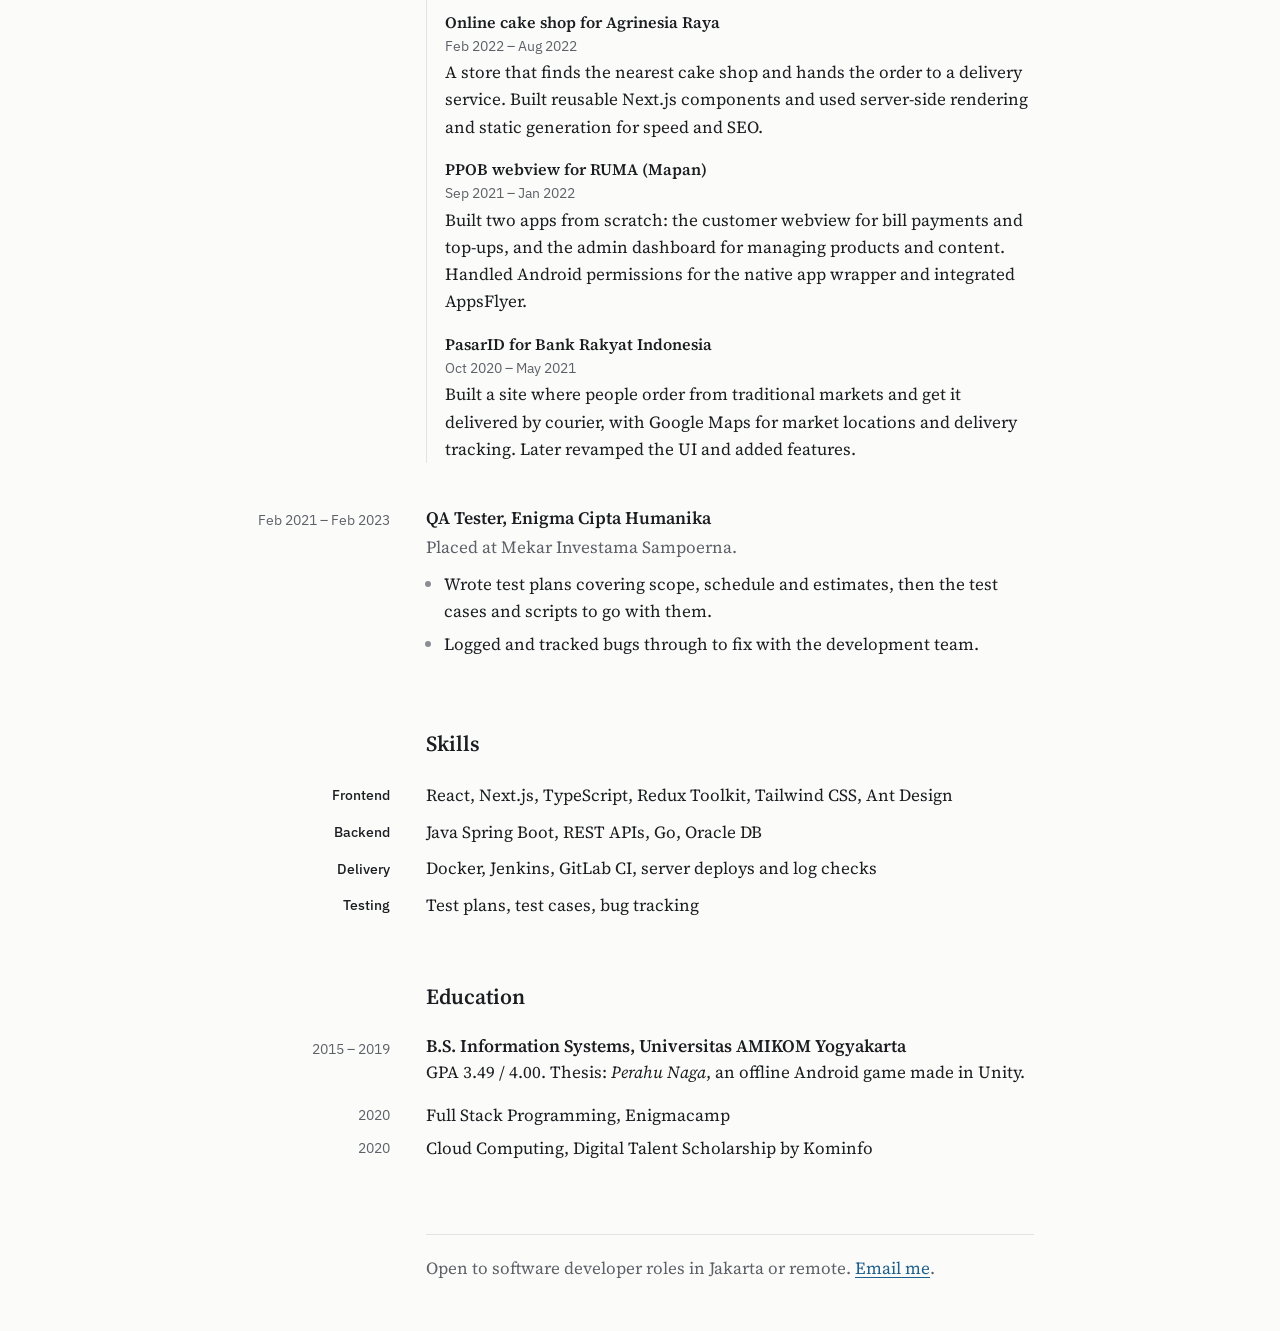
==== commit f9f6c9f7: "Group Sagara client projects under one entry The four client projects now sit in a list inside the S" ====
--- a/index.html
+++ b/index.html
@@ -75,42 +75,34 @@
         </div>
       </article>
 
-      <article class="job">
-        <div class="row">
-          <p class="when">Oct 2020 – Aug 2023</p>
-          <div>
-            <h3>Frontend Developer (part-time), Sagara Technology</h3>
-            <p class="what">Contract work for several clients, mostly in finance.</p>
-          </div>
-        </div>
-
-        <div class="row project">
-          <p class="when">Dec 2022 – Aug 2023</p>
-          <div>
-            <h4>Internal investment tool for Bahana Sekuritas</h4>
-            <p>Built the frontend from scratch for a tool that tracks investments and projects profit and loss. React, Redux Toolkit, Ant Design.</p>
-          </div>
-        </div>
-        <div class="row project">
-          <p class="when">Feb 2022 – Aug 2022</p>
-          <div>
-            <h4>Online cake shop for Agrinesia Raya</h4>
-            <p>A store that finds the nearest cake shop and hands the order to a delivery service. Built reusable Next.js components and used server-side rendering and static generation for speed and SEO.</p>
-          </div>
-        </div>
-        <div class="row project">
-          <p class="when">Sep 2021 – Jan 2022</p>
-          <div>
-            <h4>PPOB webview for RUMA (Mapan)</h4>
-            <p>Built two apps from scratch: the customer webview for bill payments and top-ups, and the admin dashboard for managing products and content. Handled Android permissions for the native app wrapper and integrated AppsFlyer.</p>
-          </div>
-        </div>
-        <div class="row project">
-          <p class="when">Oct 2020 – May 2021</p>
-          <div>
-            <h4>PasarID for Bank Rakyat Indonesia</h4>
-            <p>Built a site where people order from traditional markets and get it delivered by courier, with Google Maps for market locations and delivery tracking. Later revamped the UI and added features.</p>
-          </div>
+      <article class="row job">
+        <p class="when">Oct 2020 – Aug 2023</p>
+        <div>
+          <h3>Frontend Developer (part-time), Sagara Technology</h3>
+          <p class="what">Contract work for several clients, mostly in finance.</p>
+          <p class="sub">Client projects</p>
+          <ul class="projects">
+            <li>
+              <h4>Internal investment tool for Bahana Sekuritas</h4>
+              <p class="when">Dec 2022 – Aug 2023</p>
+              <p>Built the frontend from scratch for a tool that tracks investments and projects profit and loss. React, Redux Toolkit, Ant Design.</p>
+            </li>
+            <li>
+              <h4>Online cake shop for Agrinesia Raya</h4>
+              <p class="when">Feb 2022 – Aug 2022</p>
+              <p>A store that finds the nearest cake shop and hands the order to a delivery service. Built reusable Next.js components and used server-side rendering and static generation for speed and SEO.</p>
+            </li>
+            <li>
+              <h4>PPOB webview for RUMA (Mapan)</h4>
+              <p class="when">Sep 2021 – Jan 2022</p>
+              <p>Built two apps from scratch: the customer webview for bill payments and top-ups, and the admin dashboard for managing products and content. Handled Android permissions for the native app wrapper and integrated AppsFlyer.</p>
+            </li>
+            <li>
+              <h4>PasarID for Bank Rakyat Indonesia</h4>
+              <p class="when">Oct 2020 – May 2021</p>
+              <p>Built a site where people order from traditional markets and get it delivered by courier, with Google Maps for market locations and delivery tracking. Later revamped the UI and added features.</p>
+            </li>
+          </ul>
         </div>
       </article>
 
--- a/assets/style.css
+++ b/assets/style.css
@@ -90,8 +90,12 @@
 
 .stack { font-size: .85rem; color: var(--muted); margin-top: .6rem; }
 
-.project { margin-top: 1.25rem; }
-.project .when { color: var(--faint); }
+/* Sagara: one employer, several client projects grouped under it. */
+.sub { font-family: var(--sans); font-size: .85rem; font-weight: 500; margin: 1rem 0 .5rem; }
+.projects { list-style: none; margin: 0; padding: 0 0 0 1.1rem; border-left: 1px solid var(--line); }
+.projects li { margin: 0; }
+.projects li + li { margin-top: 1.1rem; }
+.projects .when { text-align: left; padding: 0; margin: 0 0 .2rem; }
 
 .skills { margin: 0; }
 .skills .row + .row { margin-top: .6rem; }
@@ -132,6 +136,6 @@
   a[data-print]::after { content: attr(data-print); font-size: 10pt; }
   h2 { margin-top: 1.75rem; margin-bottom: .75rem; }
   .job { margin-bottom: 1.5rem; break-inside: avoid-page; }
-  .project { break-inside: avoid; }
+  .projects li { break-inside: avoid; }
   .cv, footer { display: none; }
 }
